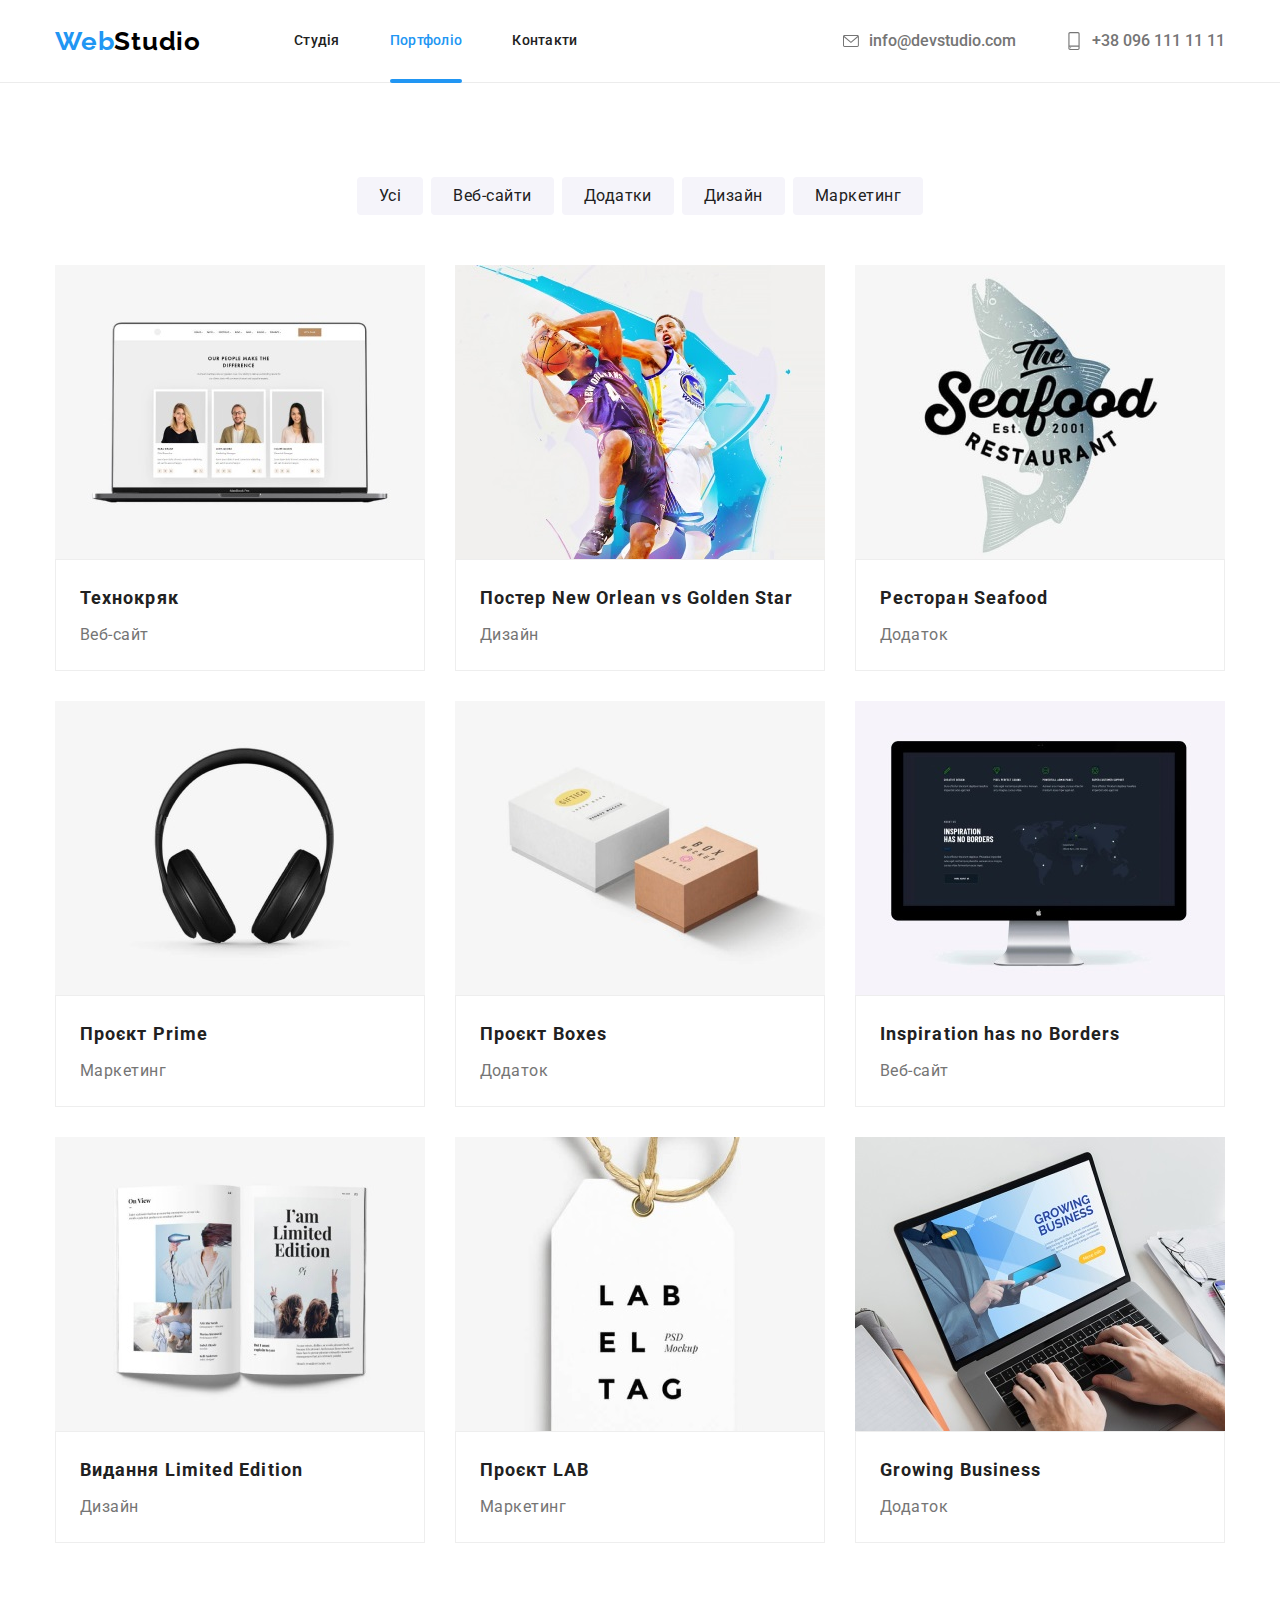
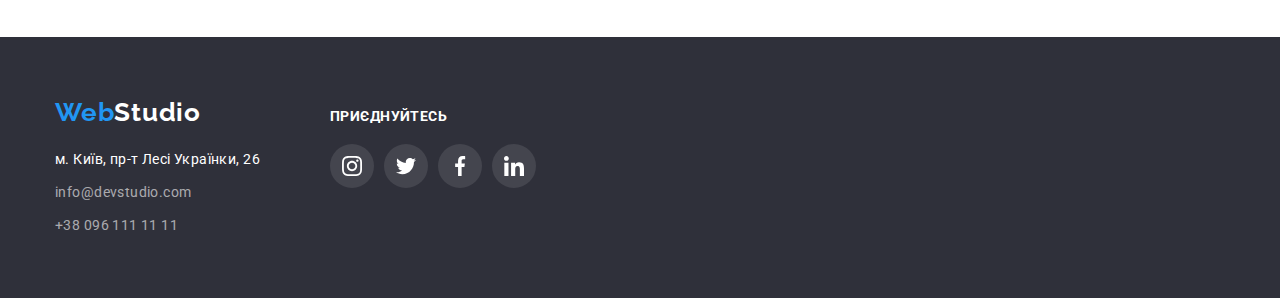
==== portfolio.html @ dacf450c "Initial commit" ====
<!DOCTYPE html>
<html lang="en">
  <head>
    <meta charset="UTF-8" />
    <meta http-equiv="X-UA-Compatible" content="IE=edge" />
    <meta name="viewport" content="width=device-width, initial-scale=1.0" />
    <link rel="preconnect" href="https://fonts.googleapis.com" />
    <link rel="preconnect" href="https://fonts.gstatic.com" crossorigin />
    <link
      href="https://fonts.googleapis.com/css2?family=Raleway:wght@500;700&family=Roboto:wght@400;500;700;900&display=swap"
      rel="stylesheet"
    />
    <link
      rel="stylesheet"
      href="https://cdnjs.cloudflare.com/ajax/libs/modern-normalize/0.6.0/modern-normalize.min.css"
    />
    <link rel="stylesheet" href="./css/styles.css" />
    <title>Portfolio</title>
  </head>
  <body class="body">
    <header class="header">
      <div class="container container-nav">
        <nav class="nav">
          <a class="link logo-link" href="">
            <span class="logocolor">Web</span><span class="logo">Studio</span>
          </a>
          <ul class="list-nav">
            <li class="list-item">
              <a class="nav-link" href="./index.html">Студія</a>
            </li>
            <li class="list-item">
              <a class="nav-link blue-link nav-aktive" href="./portfolio.html"
                >Портфоліо</a
              >
            </li>
            <li class="list-item"><a class="nav-link" href="">Контакти</a></li>
          </ul>
        </nav>
        <!-- Контактні дані -->
        <ul class="contacts-list">
          <li class="list-item">
            <a class="link-mail" href="mailto:info@devstudio.com">
              <svg class="envelope" width="16" height="18">
                <use href="./images/sprite.svg#envelope"></use>
              </svg>
              info@devstudio.com</a
            >
          </li>
          <li class="list-item">
            <a class="link-tel" href="tel:+380961111111">
              <svg class="smartphone" width="16" height="18">
                <use href="./images/sprite.svg#smartphone"></use>
              </svg>
              +38 096 111 11 11</a
            >
          </li>
        </ul>
      </div>
    </header>

    <!-- Наші проекти -->
    <main>
      <section class="section">
        <div class="container">
          <h1 class="visually-hidden">Наше поротфоліо</h1>
          <ul class="filtr-list">
            <li>
              <button class="filtr" type="button">Усі</button>
            </li>
            <li>
              <button class="filtr" type="button">Веб-сайти</button>
            </li>
            <li>
              <button class="filtr" type="button">Додатки</button>
            </li>
            <li>
              <button class="filtr" type="button">Дизайн</button>
            </li>
            <li>
              <button class="filtr" type="button">Маркетинг</button>
            </li>
          </ul>

          <ul class="list photo-list">
            <li class="photo">
              <a class="projects-item" href="">
                <!-- оверлей -->
                <div class="photo-set">
                  <img
                    src="./images/img-portfolio/img-1.jpg"
                    alt="вебсайт Технокряк"
                    width="370"
                  />
                  <div class="overlay">
                    <p class="overlay-text">
                      Ресурс пропонує комплексні пропозиції з різним рівнем
                      функціоналу та сервісів. Все це дозволить відвідувачу
                      отримати вичерпні відомості про компанію чи приватну
                      особу.
                    </p>
                  </div>
                </div>

                <div class="photo-items">
                  <h3 class="photo-subtitle">Технокряк</h3>
                  <p class="photo-text">Веб-сайт</p>
                </div>
              </a>
            </li>
            <li class="photo">
              <a class="projects-item" href="">
                <div class="photo-set">
                  <img
                    src="./images/img-portfolio/img-2.jpg"
                    alt="Постер"
                    width="370"
                  />
                  <div class="overlay">
                    <p class="overlay-text">
                      Ресурс пропонує комплексні пропозиції з різним рівнем
                      функціоналу та сервісів. Все це дозволить відвідувачу
                      отримати вичерпні відомості про компанію чи приватну
                      особу.
                    </p>
                  </div>
                </div>

                <div class="photo-items">
                  <h3 class="photo-subtitle">
                    Постер New Orlean vs Golden Star
                  </h3>
                  <p class="photo-text">Дизайн</p>
                </div>
              </a>
            </li>
            <li class="photo">
              <a class="projects-item" href="">
                <div class="photo-set">
                  <img
                    src="./images/img-portfolio/img-3.jpg"
                    alt="Постер Ресторан"
                    width="370"
                  />
                  <div class="overlay">
                    <p class="overlay-text">
                      Ресурс пропонує комплексні пропозиції з різним рівнем
                      функціоналу та сервісів. Все це дозволить відвідувачу
                      отримати вичерпні відомості про компанію чи приватну
                      особу.
                    </p>
                  </div>
                </div>

                <div class="photo-items">
                  <h3 class="photo-subtitle">Ресторан Seafood</h3>
                  <p class="photo-text">Додаток</p>
                </div>
              </a>
            </li>
            <li class="photo">
              <a class="projects-item" href="">
                <div class="photo-set">
                  <img
                    src="./images/img-portfolio/img-4.jpg"
                    alt="Проект Прайм"
                    width="370"
                  />
                  <div class="overlay">
                    <p class="overlay-text">
                      Ресурс пропонує комплексні пропозиції з різним рівнем
                      функціоналу та сервісів. Все це дозволить відвідувачу
                      отримати вичерпні відомості про компанію чи приватну
                      особу.
                    </p>
                  </div>
                </div>

                <div class="photo-items">
                  <h3 class="photo-subtitle">Проєкт Prime</h3>
                  <p class="photo-text">Маркетинг</p>
                </div>
              </a>
            </li>
            <li class="photo">
              <a class="projects-item" href="">
                <div class="photo-set">
                  <img
                    src="./images/img-portfolio/img-5.jpg"
                    alt="Проект Боксез"
                    width="370"
                  />
                  <div class="overlay">
                    <p class="overlay-text">
                      Ресурс пропонує комплексні пропозиції з різним рівнем
                      функціоналу та сервісів. Все це дозволить відвідувачу
                      отримати вичерпні відомості про компанію чи приватну
                      особу.
                    </p>
                  </div>
                </div>

                <div class="photo-items">
                  <h3 class="photo-subtitle">Проєкт Boxes</h3>
                  <p class="photo-text">Додаток</p>
                </div>
              </a>
            </li>
            <li class="photo">
              <a class="projects-item" href="">
                <div class="photo-set">
                  <img
                    src="./images/img-portfolio/img-6.jpg"
                    alt="вебсайт Інспірейшн"
                    width="370"
                  />
                  <div class="overlay">
                    <p class="overlay-text">
                      Ресурс пропонує комплексні пропозиції з різним рівнем
                      функціоналу та сервісів. Все це дозволить відвідувачу
                      отримати вичерпні відомості про компанію чи приватну
                      особу.
                    </p>
                  </div>
                </div>

                <div class="photo-items">
                  <h3 class="photo-subtitle">Inspiration has no Borders</h3>
                  <p class="photo-text">Веб-сайт</p>
                </div>
              </a>
            </li>
            <li class="photo">
              <a class="projects-item" href="">
                <div class="photo-set">
                  <img
                    src="./images/img-portfolio/img-7.jpg"
                    alt="Дизайн Видання"
                    width="370"
                  />
                  <div class="overlay">
                    <p class="overlay-text">
                      Ресурс пропонує комплексні пропозиції з різним рівнем
                      функціоналу та сервісів. Все це дозволить відвідувачу
                      отримати вичерпні відомості про компанію чи приватну
                      особу.
                    </p>
                  </div>
                </div>

                <div class="photo-items">
                  <h3 class="photo-subtitle">Видання Limited Edition</h3>
                  <p class="photo-text">Дизайн</p>
                </div>
              </a>
            </li>
            <li class="photo">
              <a class="projects-item" href="">
                <div class="photo-set">
                  <img
                    src="./images/img-portfolio/img-8.jpg"
                    alt="Проект Лаб"
                    width="370"
                  />
                  <div class="overlay">
                    <p class="overlay-text">
                      Ресурс пропонує комплексні пропозиції з різним рівнем
                      функціоналу та сервісів. Все це дозволить відвідувачу
                      отримати вичерпні відомості про компанію чи приватну
                      особу.
                    </p>
                  </div>
                </div>

                <div class="photo-items">
                  <h3 class="photo-subtitle">Проєкт LAB</h3>
                  <p class="photo-text">Маркетинг</p>
                </div>
              </a>
            </li>
            <li class="photo">
              <a class="projects-item" href="">
                <div class="photo-set">
                  <img
                    src="./images/img-portfolio/img-9.jpg"
                    alt="Розвито Бізнесу"
                    width="370"
                  />
                  <div class="overlay">
                    <p class="overlay-text">
                      Ресурс пропонує комплексні пропозиції з різним рівнем
                      функціоналу та сервісів. Все це дозволить відвідувачу
                      отримати вичерпні відомості про компанію чи приватну
                      особу.
                    </p>
                  </div>
                </div>

                <div class="photo-items">
                  <h3 class="photo-subtitle">Growing Business</h3>
                  <p class="photo-text">Додаток</p>
                </div>
              </a>
            </li>
          </ul>
        </div>
      </section>
    </main>
    <!-- Підвал -->
    <footer class="footer">
      <div class="container footer-container">
        <div class="address-wrapper">
          <a class="link" href="./index.html">
            <span class="footer-logocolor">Web</span
            ><span class="footer-logo">Studio</span>
          </a>
          <address class="address">
            <ul class="address-list">
              <li class="footer-item">
                <a
                  class="address-link"
                  href="https://www.google.com/maps/place/%D0%B1%D1%83%D0%BB.+%D0%9B%D0%B5%D1%81%D0%B8+%D0%A3%D0%BA%D1%80%D0%B0%D0%B8%D0%BD%D0%BA%D0%B8,+26,+%D0%9A%D0%B8%D0%B5%D0%B2,+02000/@50.4265807,30.5383858,17z/data=!3m1!4b1!4m5!3m4!1s0x40d4cf0e033ecbe9:0x57a4dffefec77da0!8m2!3d50.4265807!4d30.5383858"
                  >м. Київ, пр-т Лесі Українки, 26</a
                >
              </li>
              <li class="footer-item">
                <a class="contacts-link" href="mailto:info@devstudio.com"
                  >info@devstudio.com</a
                >
              </li>
              <li class="footer-item">
                <a class="contacts-link" href="tel:++380961111111"
                  >+38 096 111 11 11</a
                >
              </li>
            </ul>
          </address>
        </div>
        <div class="social-wrapper">
          <p class="call">приєднуйтесь</p>
          <ul class="socials list">
            <li class="social-item">
              <a
                class="social-link-footer"
                href="https://instagram.com"
                target="_blank"
                rel="noopener noreferrer"
                aria-label="instagram"
              >
                <svg class="social-icon" width="20" height="20">
                  <use href="./images/sprite.svg#instagram"></use>
                </svg>
              </a>
            </li>
            <li class="social-item">
              <a
                class="social-link-footer"
                href="https://twitter.com"
                target="_blank"
                rel="noopener noreferrer"
                aria-label="twitter"
              >
                <svg class="social-icon" width="20" height="20">
                  <use href="./images/sprite.svg#twitter"></use>
                </svg>
              </a>
            </li>
            <li class="social-item">
              <a
                class="social-link-footer"
                href="https://facebook.com"
                target="_blank"
                rel="noopener noreferrer"
                aria-label="facebook"
              >
                <svg class="social-icon" width="20" height="20">
                  <use href="./images/sprite.svg#facebook"></use>
                </svg>
              </a>
            </li>
            <li class="social-item">
              <a
                class="social-link-footer"
                href="https://linkedin.com"
                target="_blank"
                rel="noopener noreferrer"
                aria-label="linkedin"
              >
                <svg class="social-icon" width="20" height="20">
                  <use href="./images/sprite.svg#linkedin"></use>
                </svg>
              </a>
            </li>
          </ul>
        </div>
      </div>
    </footer>
  </body>
</html>
---- css/styles.css ----
html {
  box-sizing: border-box;
}

*,
*::before,
*::after {
}

:root {
  /* Fonts */

  /* Text colors */
  --subtitle-col: #212121;
  --txt-col: #757575;
  --txt-but: #ffffff;

  /* Background colors */
  --main-cl: #f5f5f5;
  --backgr-filtr: #f5f4fa;
  --backgr-col: #2f303a;
  --icon-cl: #afb1b8;

  /* Other */
  --accent-cl: #2196f3;
  --timing-funcion: cubic-bezier(0.4, 0, 0.2, 1);
}

body {
  font-family: "Roboto", sans-serif;
  color: var(--main-cl);
  margin: 0;
}

img {
  display: block;
  max-width: 100%;
  height: auto;
}

ul {
  margin: 0;
  padding: 0;
  list-style: none;
}

h1,
h2,
h3,
h4,
h5,
h6,
p {
  margin: 0;
}

.hidden {
  position: absolute;
  width: 1px;
  height: 1px;
  margin: -1px;
  border: 0;
  padding: 0;
  white-space: nowrap;
  clip-path: inset(100%);
  clip: rect(0 0 0 0);
  overflow: hidden;
}

.container {
  max-width: 1200px;
  padding-left: 15px;
  padding-right: 15px;
  margin-left: auto;
  margin-right: auto;
}

.header {
  border-bottom: 1px solid #ececec;
}

.nav {
  display: flex;
  align-items: center;
}

.container-nav {
  display: flex;
  align-items: center;
}

.logo-link {
  margin-right: 93px;
  padding-top: 24px;
  padding-bottom: 24px;
}
.logo {
  font-family: Raleway;
  font-weight: 700;
  font-size: 26px;
  line-height: 1.19;
  letter-spacing: 0.03em;
  color: #000000;
}
.logocolor {
  font-family: Raleway;
  font-style: normal;
  font-weight: 700;
  font-size: 26px;
  line-height: 1.19;
  letter-spacing: 0.03em;
  color: var(--accent-cl);
}

.list {
  display: flex;
  margin: 0;
  padding: 0;
}

.list-nav {
  display: flex;
  gap: 50px;
}

.list .list-item + .list-item {
  margin-left: 50px;
}

.nav-link {
  display: block;

  color: var(--subtitle-col);
  font-weight: 500;
  font-size: 14px;
  line-height: 1.14;
  letter-spacing: 0.02em;
  text-decoration: none;
  padding-top: 32px;
  padding-bottom: 32px;
  transition-property: color;
  transition-duration: 250ms;
  transition-timing-function: var(--timing-funcion);
}

.nav-aktive {
  position: relative;
}

.blue-link {
  text-decoration: none;
  color: var(--accent-cl);
}

.nav-aktive::after {
  content: "";
  position: absolute;
  border-bottom: 4px solid var(--accent-cl);
  left: 0;
  bottom: -2px;
  width: 100%;
  height: 4px;
  border-radius: 4px;
}

.nav-link:hover,
.nav-link:focus {
  color: var(--accent-cl);
}

.link-mail {
  display: flex;
  font-weight: 500;
  gap: 10px;
  align-items: center;
  color: var(--txt-col);
  padding-top: 32px;
  padding-bottom: 32px;
  text-decoration: none;
  transition-property: color;
  transition-duration: 250ms;
  transition-timing-function: var(--timing-funcion);
}

.link-mail:hover,
.link-mail:focus {
  color: var(--accent-cl);
}

.envelope {
  fill: currentColor;
}

.link-tel {
  display: flex;
  font-weight: 500;
  gap: 10px;
  align-items: center;
  color: var(--txt-col);
  padding-top: 32px;
  padding-bottom: 32px;
  text-decoration: none;
  transition-property: color;
  transition-duration: 250ms;
  transition-timing-function: var(--timing-funcion);
}
.smartphone {
  fill: currentColor;
}

.link-tel:hover,
.link-tel:focus {
  color: var(--accent-cl);
}

/* Контактні дані */
.link:hover,
.link:focus {
  color: var(--accent-cl);
}

.contacts-list {
  display: flex;
  margin-left: auto;
}

.contacts-list .list-item + .list-item {
  margin-left: 50px;
}

.link {
  font-weight: 500;
  font-size: 14px;
  line-height: 1.14;
  letter-spacing: 0.02em;
  text-decoration: none;
  color: var(--txt-col);
}

.section {
  padding-top: 94px;
  padding-bottom: 94px;
}

/* Секція HERO */
.section-hero {
  background: var(--backgr-col);
  max-width: 1500px;
  text-align: center;
  margin-left: auto;
  margin-right: auto;
  padding-top: 200px;
  padding-bottom: 200px;
  background-image: linear-gradient(
      rgba(47, 48, 58, 0.4),
      rgba(47, 48, 58, 0.4)
    ),
    url(../images/img/studio.jpg);
  background-size: cover;
  background-position: center;
  background-repeat: no-repeat;
}

.slogan {
  font-size: 44px;
  line-height: 1.36;
  letter-spacing: 0.06em;
  text-transform: uppercase;
  color: var(--txt-but);
  margin-bottom: 30px;
  width: 620px;
  margin-left: auto;
  margin-right: auto;
}

.btn {
  background: var(--accent-cl);
  border-radius: 4px;
  padding: 10px 32px;
  border: 0px;
  margin-right: auto;
  margin-left: auto;
  text-align: center;
  cursor: pointer;
}

.btn-text {
  font-weight: 700;
  font-size: 16px;
  line-height: 1.87;
  align-items: center;
  text-align: center;
  letter-spacing: 0.06em;
  color: var(--txt-but);
}

/* Модальне вікно */
.backdrop {
  position: fixed;
  top: 0;
  left: 0;
  width: 100%;
  height: 100%;
  background-color: rgba(0, 0, 0, 0.2);
  z-index: 6;
  opacity: 1;
  visibility: visible;
  transition-property: opacity, visibility;
  transition-duration: 250ms;
  transition-timing-function: var(--timing-funcion);
}

.is-hidden {
  opacity: 0;
  pointer-events: none;
  visibility: hidden;
}

.modal {
  min-height: 581px;
  min-width: 528px;
  background-color: #ffffff;
  transform: translate(-50%, -50%);

  position: absolute;
  top: 50%;
  left: 50%;
}

.close {
  outline: none;
  position: absolute;
  right: 0;
  color: var(--txt-col);
  width: 32px;
  height: 32px;
  border-radius: 50%;
  border: 1px, solid rgba(0, 0, 0, 0.1);
  background-color: var(--txt-but);
  cursor: pointer;
  display: flex;
  align-items: center;
  justify-content: center;
  margin: 8px 8px 0 0;
  z-index: 100;
  transition: fill 250ms var(--timing-funcion);
}

/* Наші переваги */

.visually-hidden {
  position: absolute;
  width: 1px;
  height: 1px;
  margin: -1px;
  border: 0;
  padding: 0;
  white-space: nowrap;
  clip-path: inset(100%);
  clip: rect(0 0 0 0);
  overflow: hidden;
}

.plate {
  display: flex;
  background-color: var(--backgr-filtr);
  justify-content: center;
  align-items: center;
  height: 120px;
  border-radius: 4px;
  margin-bottom: 30px;
}

.list-title {
  text-transform: uppercase;
  font-size: 14px;
  line-height: 1.14;
  letter-spacing: 0.03em;
  color: var(--subtitle-col);
  margin-bottom: 10px;
}

.list-text {
  font-size: 14px;
  line-height: 1.71;
  letter-spacing: 0.03em;
  color: var(--txt-col);
  margin: 0;
}

.pref-text:not(:last-child) {
  margin-right: 30px;
}

/* чим ми займаємось */

.work {
  padding-top: 0;
}

.subtitle {
  font-size: 36px;
  line-height: 1.16;
  text-align: center;
  letter-spacing: 0.03em;
  color: var(--subtitle-col);
  margin-bottom: 50px;
}

.work-cards {
  align-items: center;
  gap: 30px;
}

.lable-item {
  position: relative;
}

.lable-text {
  position: absolute;
  bottom: 0;
  width: 100%;
  background-color: rgba(47, 48, 58, 0.8);
  font-weight: 700;
  line-height: 16px;
  text-transform: uppercase;
  display: flex;
  justify-content: center;
  align-items: center;
  height: 70px;
}

/* Наша команда */
.team {
  background-color: #f5f4fa;
}

.photo-item {
  background: #ffffff;
  box-shadow: 0px 1px 3px rgb(0 0 0 / 12%), 0px 1px 1px rgb(0 0 0 / 14%),
    0px 2px 1px rgb(0 0 0 / 20%);
  border-radius: 0px 0px 4px 4px;
}

.team-list {
  gap: 30px;
}
.team-person {
  font-weight: 500;
  font-size: 16px;
  line-height: 1.18;
  text-align: center;
  letter-spacing: 0.03em;
  margin-bottom: 10px;
  color: var(--subtitle-col);
}

.team-position {
  font-weight: 400;
  font-size: 16px;
  line-height: 1.18;
  text-align: center;
  letter-spacing: 0.03em;
  color: var(--txt-col);
  margin-bottom: 16px;
}

.photo-wrapp {
  padding: 30px 0;
}

.socials {
  display: flex;
  justify-content: center;
  align-items: center;
  gap: 10px;
}

.social-link {
  display: flex;
  justify-content: center;
  width: 44px;
  height: 44px;
  align-items: center;
  color: var(--icon-cl);
  background-color: var(--txt-but);
  border-radius: 50%;
  transition-property: color, background-color;
  transition-duration: 250ms;
  transition-timing-function: var(--timing-funcion);
}

.social-link:hover,
.social-link:focus {
  color: var(--txt-but);
  background-color: var(--accent-cl);
}

.social-icon {
  fill: currentColor;
}

.clients {
  display: flex;
  justify-content: center;
  gap: 30px;
}

.clients-box {
  fill: currentColor;
}

.frame {
  display: flex;
  justify-content: center;
  align-items: center;
  width: 170px;
  height: 92px;
  color: var(--icon-cl);
  border: 1px solid var(--icon-cl);
  border-radius: 4px;
  transition-property: color, border;
  transition-duration: 250ms;
  transition-timing-function: var(--timing-funcion);
}

.frame:hover,
.frame:focus {
  color: var(--accent-cl);
  border-color: var(--accent-cl);
}

/* Підвал */
.footer {
  background: var(--backgr-col);
  padding-top: 60px;
  padding-bottom: 60px;
}

.footer-container {
  display: flex;
  align-items: baseline;
}

.address-wrapper {
  margin-right: 70px;
}

.footer-logocolor {
  font-family: "Raleway";
  font-style: normal;
  font-weight: 700;
  font-size: 26px;
  line-height: 1.19;
  letter-spacing: 0.03em;
  color: var(--accent-cl);
}

.footer-logo {
  font-family: "Raleway";
  font-weight: 700;
  font-size: 26px;
  line-height: 1.19;
  letter-spacing: 0.03em;
  color: var(--txt-but);
}

.address {
  margin-top: 20px;
}

.footer-item:not(:last-child) {
  margin-bottom: 9px;
}

.address-list {
  list-style: none;
  text-decoration: none;
}

.address-link {
  font-weight: 400;
  font-size: 14px;
  line-height: 1.71;
  letter-spacing: 0.03em;
  text-decoration: none;
  list-style: none;
  font-style: normal;
  color: var(--txt-but);
}

.contacts-link {
  font-weight: 400;
  font-size: 14px;
  line-height: 1.71;
  letter-spacing: 0.03em;
  text-decoration: none;
  font-style: normal;
  color: rgba(255, 255, 255, 0.6);
}

.call {
  font-family: "Roboto";
  font-style: normal;
  font-weight: 700;
  font-size: 14px;
  line-height: 16px;
  letter-spacing: 0.03em;
  text-transform: uppercase;
  color: var(--txt-but);
  margin-bottom: 20px;
}

.social-link-footer {
  display: flex;
  justify-content: center;
  width: 44px;
  height: 44px;
  align-items: center;
  color: var(--txt-but);
  background-color: rgba(255, 255, 255, 10%);
  border-radius: 50%;
  transition-property: background-color;
  transition-duration: 250ms;
  transition-timing-function: var(--timing-funcion);
}

.social-link-footer:hover,
.social-link-footer:focus {
  color: var(--txt-but);
  background-color: var(--accent-cl);
}

.port-list {
  display: flex;
  gap: 8px;
  justify-content: center;
}

.filtr:hover,
.filtr:focus {
  color: var(--txt-but);
  background-color: var(--accent-cl);
  box-shadow: 0px 3px 1px rgb(0 0 0 / 10%), 0px 1px 2px rgb(0 0 0 / 8%),
    0px 2px 2px rgb(0 0 0 / 12%);
}

.filtr {
  font-family: inherit;
  background: var(--backgr-filtr);
  font-size: 16px;
  line-height: 1.62;
  letter-spacing: 0.03em;
  color: var(--subtitle-col);
  cursor: pointer;
  border-color: transparent;
  border: none;
  padding: 6px 22px;
  border-radius: 4px;
  transition-property: background-color, color, box-shadow;
  transition-duration: 250ms;
  transition-timing-function: var(--timing-funcion);
}

.filtr-list {
  display: flex;
  gap: 8px;
  justify-content: center;
}

.projects-item {
  text-decoration: none;
  display: block;
  transition-property: box-shadow;
  transition-duration: 250ms;
  transition-timing-function: var(--timing-funcion);
}

.photo-set {
  position: relative;
  overflow: hidden;
}

.overlay {
  display: flex;
  position: absolute;
  top: 0;
  left: 0;
  background-color: var(--accent-cl);
  width: 100%;
  height: 100%;
  padding: 63px 24px;
  align-items: center;
  justify-content: center;
  transition-property: transform;
  transform: translateY(100%);
  transition-duration: 250ms;
  transition-timing-function: cubic-bezier(0.4, 0, 0.2);
}

.overlay-text {
  font-size: 18px;
  line-height: 28px;
  letter-spacing: 0.03em;
  color: var(--txt-but);
}

.projects-item:hover,
.projects-item:focus {
  box-shadow: 0px 4px 4px 0px rgba(0, 0, 0, 25%);
}

.projects-item:hover .overlay,
.projects-item:focus .overlay {
  transform: translateY(0%);
}

.photo-list {
  flex-wrap: wrap;
  margin-top: 50px;
  gap: 30px;
}

.photo-subtitle {
  font-size: 18px;
  line-height: 2;
  letter-spacing: 0.06em;
  color: var(--subtitle-col);
}

.photo-text {
  font-size: 16px;
  line-height: 1.87;
  letter-spacing: 0.03em;
  margin-top: 4px;
  color: var(--txt-col);
}

.photo-items {
  border-top: none;
  padding: 20px 24px;
  border: 1px solid #eeeeee;
}
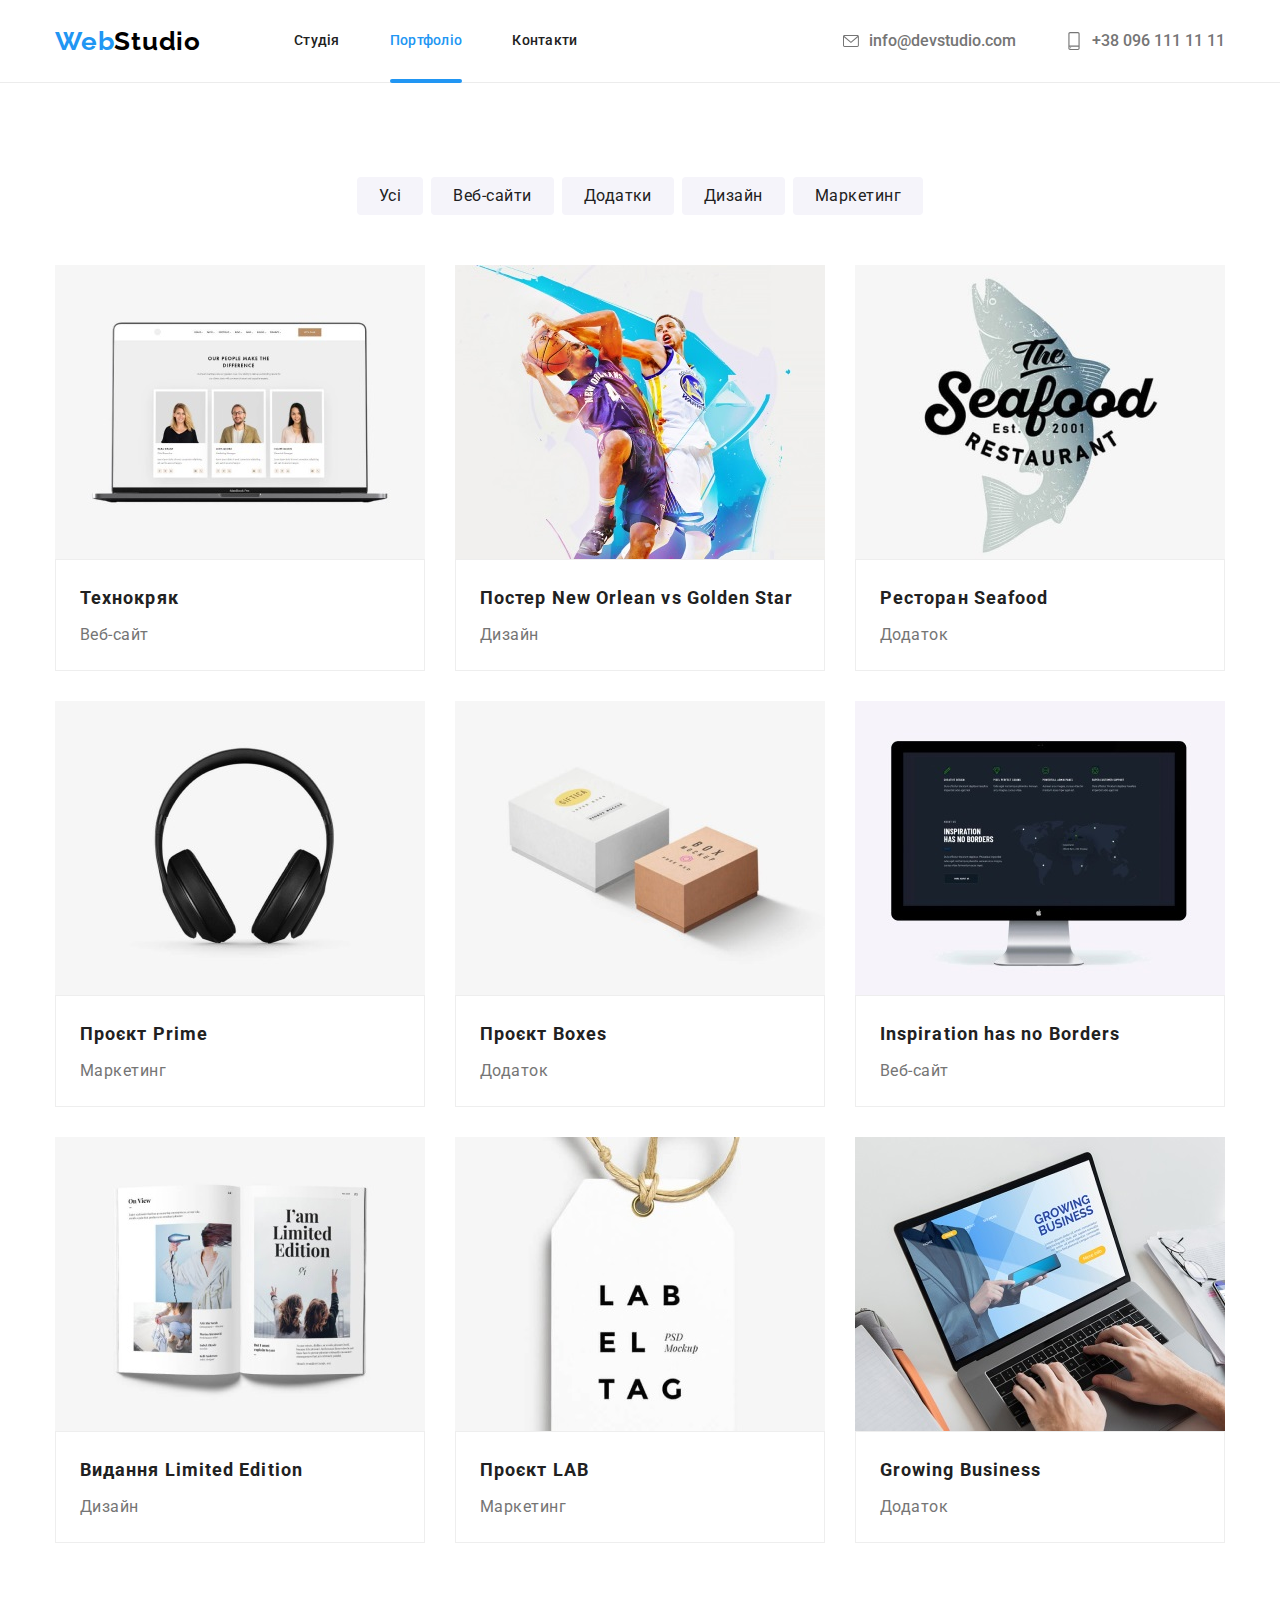
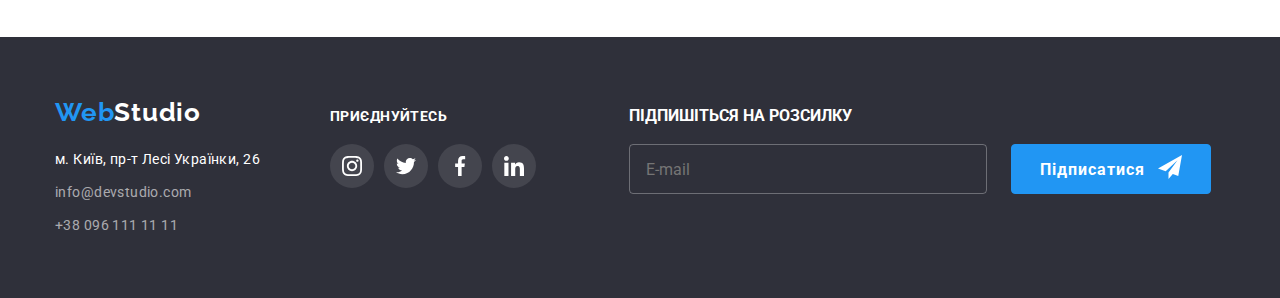
==== commit 7a683963: "subscribe" ====
--- a/portfolio.html
+++ b/portfolio.html
@@ -392,6 +392,23 @@
             </li>
           </ul>
         </div>
+        <div class="footer-subscribe">
+          <p class="subscribe-title">Підпишіться на розсилку</p>
+          <form class="subscribe-form">
+            <input
+              type="text"
+              class="input-subscribe-form"
+              placeholder="E-mail"
+              required
+            />
+            <button type="submit" class="subscribe-btn">
+              <svg class="icon-send" width="24" height="24">
+                <use href="./images/sprite.svg#icon-send"></use>
+              </svg>
+              <span class="footer-subscribe-text">Підписатися</span>
+            </button>
+          </form>
+        </div>
       </div>
     </footer>
   </body>
--- a/css/styles.css
+++ b/css/styles.css
@@ -346,6 +346,131 @@
   transition: fill 250ms var(--timing-funcion);
 }
 
+.close:hover {
+  fill: var(--accent-cl);
+}
+
+.registr-form {
+  position: relative;
+  padding: 40px;
+  border-radius: 4px;
+}
+
+label {
+  display: flex;
+}
+
+.registr-form-title {
+  font-weight: 700;
+  font-size: 20;
+  line-height: 1.15;
+  text-align: center;
+  letter-spacing: 0.03em;
+  margin-bottom: 12px;
+  color: var(--subtitle-col);
+}
+
+.registr-form-group {
+  margin-bottom: 20px;
+}
+
+.registr-field {
+  display: block;
+  margin-bottom: 10px;
+  position: relative;
+}
+
+.registr-form-lable {
+  display: block;
+  text-align: left;
+  font-size: 12px;
+  line-height: 1.16;
+  margin-bottom: 4px;
+  color: var(--txt-col);
+}
+
+.registr-form-input {
+  width: 100%;
+  height: 40px;
+  border-radius: 4px;
+  border: 1px solid rgba(33, 33, 33, 0.2);
+  padding-left: 30px;
+  padding-right: 30px;
+  outline: transparent;
+  transition: border-color 250ms var(--timing-funcion);
+}
+
+.registr-form-input:hover,
+.registr-form-input:focus {
+  border-color: var(--accent-cl);
+}
+
+.registr-form-input:focus + .registr-form-icon {
+  fill: var(--accent-cl);
+}
+
+.registr-form-icon {
+  position: absolute;
+  bottom: 11px;
+  left: 12px;
+  width: 18px;
+  transition: fill 250ms var(--timing-funcion);
+}
+
+.registr-form-message {
+  width: 100%;
+  height: 120px;
+  border-radius: 4px;
+  border: 1px solid rgba(33, 33, 33, 0.2);
+  padding: 12px 16px;
+  outline: transparent;
+  resize: none;
+  transition: border-color 250ms var(--timing-funcion);
+}
+
+.registr-form-message:focus,
+.registr-form-message:hover {
+  border-color: var(--accent-cl);
+}
+
+.registr-form-agreement {
+  display: flex;
+  gap: 8px;
+  align-items: center;
+  text-align: center;
+  justify-content: center;
+  margin-bottom: 20px;
+}
+
+.icon-checked {
+  opacity: 0;
+  transition: opacity 250ms var(--timing-funcion);
+}
+
+.icon-unchecked {
+  transition: opacity 250ms var(--timing-funcion);
+}
+
+.registr-form-checkbox:checked + .registr-form-icons .icon-checked {
+  opacity: 1;
+}
+
+.registr-form-checkbox:checked + .registr-form-icons .icon-unchecked {
+  opacity: 0;
+}
+
+.registr-form-desc {
+  color: var(--txt-col);
+  font-size: 14px;
+  line-height: 1.71;
+  letter-spacing: 0.03em;
+  user-select: none;
+}
+
+.registr-form-link {
+  color: var(--accent-cl);
+}
+
 /* Наші переваги */
 
 .visually-hidden {
@@ -631,6 +756,57 @@
   background-color: var(--accent-cl);
 }
 
+.footer-subscribe {
+  margin-left: 93px;
+}
+.subscribe-title {
+  font-weight: 700;
+  line-height: 16px;
+  color: var(--txt-but);
+  text-transform: uppercase;
+  margin-bottom: 20px;
+}
+
+.subscribe-form {
+  display: flex;
+  gap: 12px;
+}
+
+.input-subscribe-form {
+  width: 358px;
+  height: 50px;
+  color: rgba(255, 255, 255, 0.6);
+  background-color: inherit;
+  padding-left: 16px;
+  border: 1px solid rgba(255, 255, 255, 0.3);
+  border-radius: 4px;
+}
+
+.subscribe-btn {
+  display: inline-block;
+  position: relative;
+  width: 200px;
+  height: 50px;
+  background: var(--accent-cl);
+  border-radius: 4px;
+  border: 1px solid var(--accent-cl);
+  margin-left: 12px;
+  font-weight: 700;
+  font-size: 16px;
+  line-height: 1.88;
+  align-items: center;
+  text-align: left;
+  letter-spacing: 0.06em;
+  padding: 10px 28px;
+  color: var(--txt-but);
+}
+
+.icon-send {
+  display: block;
+  position: absolute;
+  right: 28px;
+}
+
 .port-list {
   display: flex;
   gap: 8px;
